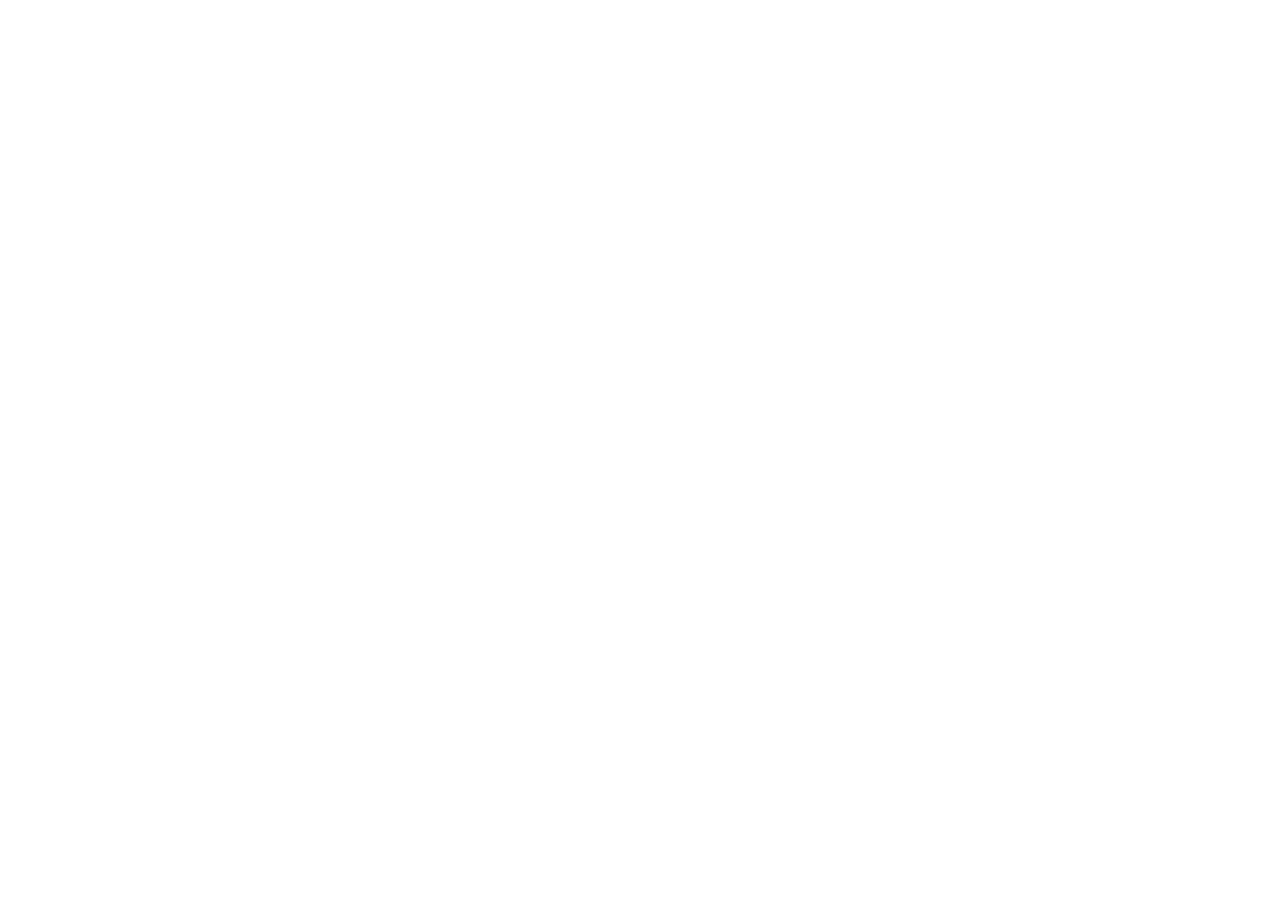
==== gallery.html @ 54c63ff5 "almost finished homepage, added 2 others" ====
<!DOCTYPE html>
<html lang="en">
<head>
    <meta charset="UTF-8">
    <meta name="viewport" content="width=device-width, initial-scale=1.0">
    <title>Craftsvilla</title>
</head>
<body>
    
</body>
</html>
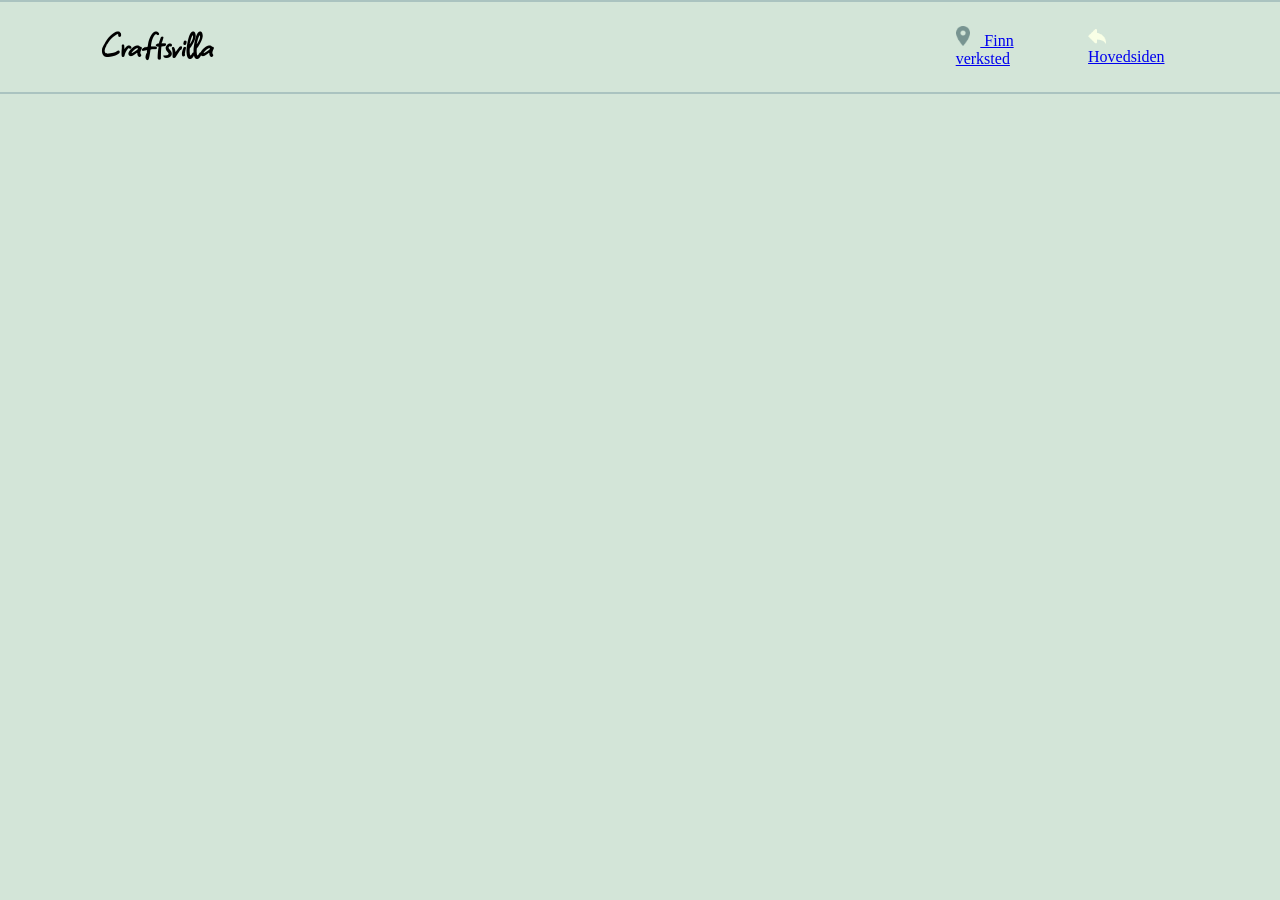
==== commit fdab9edc: "fylte ut mesteparten av bestillingssiden" ====
--- a/gallery.html
+++ b/gallery.html
@@ -1,11 +1,27 @@
 <!DOCTYPE html>
-<html lang="en">
+<html lang="no">
 <head>
     <meta charset="UTF-8">
     <meta name="viewport" content="width=device-width, initial-scale=1.0">
     <title>Craftsvilla</title>
+    <link rel="preconnect" href="https://fonts.googleapis.com">
+    <link rel="preconnect" href="https://fonts.gstatic.com" crossorigin>
+    <link href="https://fonts.googleapis.com/css2?family=Raleway+Dots&family=Raleway:wght@400;700&family=Square+Peg&family=Thasadith:wght@400;700&display=swap" rel="stylesheet">
+    <link rel="stylesheet" href="style.css">
 </head>
 <body>
-    
+    <nav>
+        <h4 title="Don't cry, craft!">Craftsvilla</h4>
+        <div class="nav-buttons">
+            <a href="order.html" class="nav-btn1">
+                <img src="img/pin.png" style="padding-right: 10px; height: 20px; width: auto;">
+                Finn verksted
+            </a>
+            <a href="index.html" class="nav-btn2">
+                <img src="img/returnArrowGreen.png" style="padding-right: 10px; height: 15px; width: auto;">
+                Hovedsiden
+            </a>
+        </div>
+    </nav>
 </body>
 </html>
--- a/style.css
+++ b/style.css
@@ -0,0 +1,210 @@
+/* ----------- fonts ----------- */
+.raleway-regular {
+  font-family: "Raleway", sans-serif;
+  font-optical-sizing: auto;
+  font-weight: 400;
+  font-style: normal;
+}
+.raleway-bold {
+  font-family: "Raleway", sans-serif;
+  font-optical-sizing: auto;
+  font-weight: 700;
+  font-style: normal;
+}
+.raleway-dots {
+  font-family: "Raleway Dots", sans-serif;
+  font-weight: 400;
+  font-style: normal;
+}
+.thasadith-regular {
+  font-family: "Thasadith", sans-serif;
+  font-weight: 400;
+  font-style: normal;
+}
+.thasadith-bold {
+  font-family: "Thasadith", sans-serif;
+  font-weight: 700;
+  font-style: normal;
+}
+.square-peg-regular {
+  font-family: "Square Peg", cursive;
+  font-weight: 400;
+  font-style: normal;
+}
+/* ----------- text ----------- */
+h4 {
+  font-family: "square peg";
+  font-size: 38px;
+  margin-left: 100px;
+}
+p#title {
+  font-family: "Raleway Dots";
+  font-size: 100px;
+  margin: 10px 0px 0px 0px;
+}
+p {
+  font-family: "Raleway";
+  font-size: 26px;
+  margin: 0px 0px 20px 0px;
+}
+p.cursive {
+  font-family: "Square Peg";
+  font-size: 48px;
+  color: #3A7199;
+}
+p.two {
+  margin-top: 15px;
+}
+li {
+  font-family: "Thasadith";
+  font-size: 26px;
+}
+p.info {
+  font-size: 22px;
+  font-family: "Thasadith";
+  font-weight: 700;
+  text-align: center;
+  color: #F9FFE6;
+  margin: 0;
+  text-shadow: 0px 3px 3px rgba(0, 0, 0, 0.25);
+}
+/* ----------- sectioning ----------- */
+body {
+  margin: 0;
+  padding: 0;
+  background-color: #D3E5D8;
+  width: 100%;
+  display: flex;
+  flex-direction: column;
+  align-items: center;
+}
+nav {
+  display: flex;
+  align-items: center;
+  justify-content: space-between;
+  padding: 0px 100px;
+  border: 2px solid;
+  border-color: #AAC3C0;
+  height: 90px;
+  width: 100vw;
+}
+.nav-buttons {
+  display: flex;
+  justify-content: space-between;
+  align-items: center;
+  gap: 15%;
+  padding: 0px 100px;
+}
+section {
+  /*margin: 0px 100px;*/
+  display: flex;
+  flex-direction: column;
+  height: 600px;
+}
+.title {
+  margin: 5px 100px 10px -75px;
+}
+.hero1 {
+  display: flex;
+  flex-direction: row;
+  justify-content: flex-start;
+  gap: 50px;
+  padding-right: 5px;
+  line-height: 60px;
+  align-items: center;
+}
+.hero1img {
+  width: 600px;
+  height: 300px;
+  overflow: hidden;
+  padding: 5px;
+}
+.hero1 img {
+  width: 100%;
+  height: 300px;
+  object-fit: cover;
+  object-position: 50% 90%;
+  border-radius: 50px;
+  border: 3px solid #F9FFE6;
+}
+.hero2 {
+  display: flex;
+  gap: 60px;
+  margin: 40px;
+  justify-content: center;
+}
+.infocard {
+  display: flex;
+  justify-content: center;
+  align-items: center;
+  width: 600px;
+  height: auto;
+  margin: 80px;
+  padding: 25px;
+  background-color: #789491;
+  border-radius: 5px;
+}
+.carouselTitle {
+  display: flex;
+  justify-content: center;
+  align-items: center;
+  gap: 10px;
+  height: 60px;
+}
+.carousel img {
+  width: 139px;
+  height: 31px;
+}
+/* ----------- buttons ----------- */
+button {
+  display: flex;
+  justify-content: center;
+  align-items: center;
+  position: relative;
+  top: 0;
+  left: 0;
+  background-color: #F9FFE6;
+  border: none;
+  border-radius: 30px;
+  font-family: "Raleway";
+  font-size: 20px;
+  height: 40px;
+  width: 230px;
+  color: #789491;
+  transition: box-shadow 0.1s ease-out;
+  transition: font-weight 0.1s ease-out;
+  transition: transform 0.05s ease-out;
+  transition: left 0.1s ease-out;
+}
+button:hover {
+  box-shadow: 1px 2px 3px #789491;
+  cursor: pointer;
+  font-weight: 700;
+  transform: skew(-5deg, 0deg);
+  position: 10px;
+  left: 3px;
+}
+button.nav-btn2 {
+  width: 170px;
+  background-color: #789491;
+  color: #F9FFE6;
+}
+button.nav-btn2:hover {
+  box-shadow: 1px 2px 3px #222d2c;
+}
+button.important-btn {
+  height: 60px;
+  width: 250px;
+  box-shadow: 1px 2px 3px #789491;
+  color: #000;
+  font-family: "Thasadith";
+  font-weight: 700;
+  font-size: 22px;
+  padding: 5px;
+  transition: transform 0.1s ease-in-out;
+}
+button.important-btn:hover {
+  background-color: #F9FFE6;
+  background: linear-gradient(0deg,rgba(248, 231, 236, 1) 0%, rgba(249, 255, 230, 1) 50%);
+  transform: scale(1.05);
+}
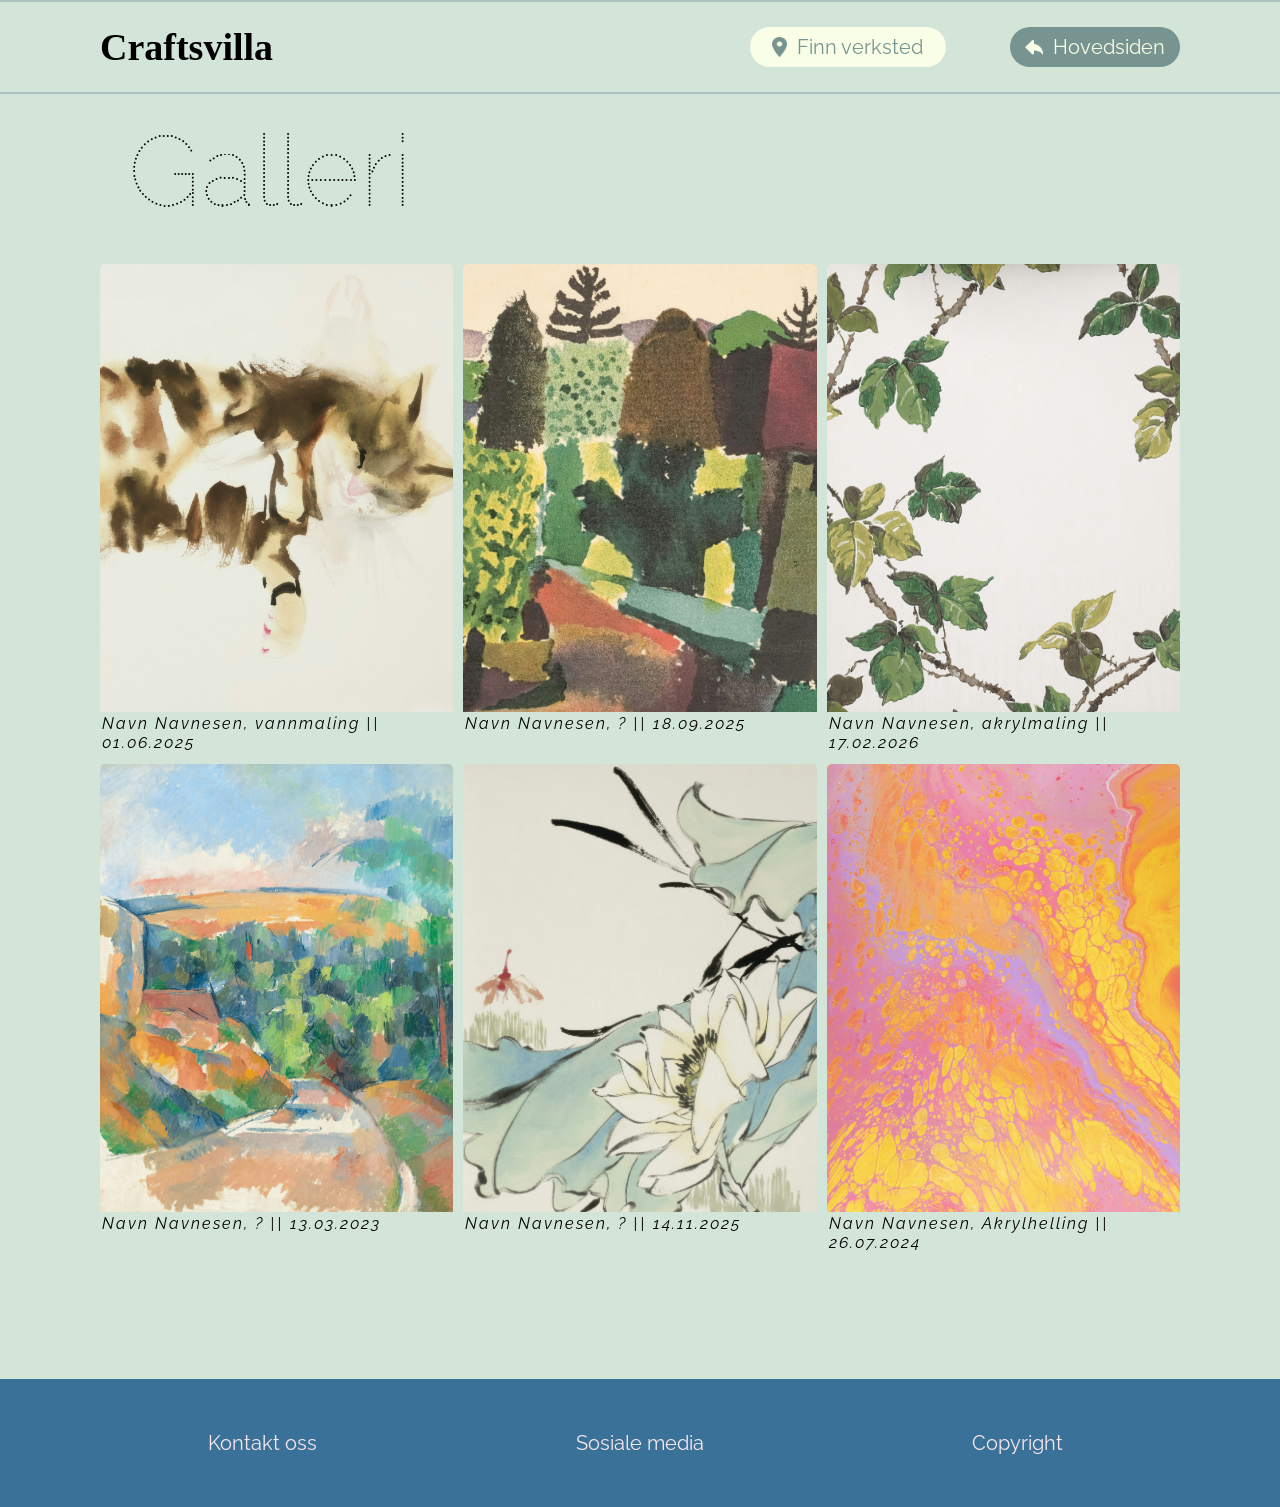
==== commit 165531f4: "last-minute finalisering" ====
--- a/gallery.html
+++ b/gallery.html
@@ -6,7 +6,7 @@
     <title>Craftsvilla</title>
     <link rel="preconnect" href="https://fonts.googleapis.com">
     <link rel="preconnect" href="https://fonts.gstatic.com" crossorigin>
-    <link href="https://fonts.googleapis.com/css2?family=Raleway+Dots&family=Raleway:wght@400;700&family=Square+Peg&family=Thasadith:wght@400;700&display=swap" rel="stylesheet">
+    <link href="https://fonts.googleapis.com/css2?family=Raleway+Dots&family=Raleway:wght@400;700&display=swap" rel="stylesheet">
     <link rel="stylesheet" href="style.css">
 </head>
 <body>
@@ -23,5 +23,41 @@
             </a>
         </div>
     </nav>
+    <section>
+        <div class="title">
+            <p id="title">Galleri</p>
+        </div>
+        <div class="gallery">
+            <div class="gallery-item">
+                <img src="img/waterCat.jpg" alt="Happy relazing cat in watercolor" class="focus-right">
+                <div class="caption"><em>Navn Navnesen, vannmaling || 01.06.2025</em></div>
+            </div>
+            <div class="gallery-item">
+                <img src="img/squareForest.jpg" alt="Abstract boxy forest painting">
+                <div class="caption"><em>Navn Navnesen, ? || 18.09.2025</em></div>
+            </div>
+            <div class="gallery-item">
+                <img src="img/leaves.jpg" alt="A painting of leaves on a white backdrop">
+                <div class="caption"><em>Navn Navnesen, akrylmaling || 17.02.2026</em></div>
+            </div>
+            <div class="gallery-item">
+                <img src="img/roundedSunnyHill.jpg" alt="Abstract perspective acrylic painting of a sunny day from the top of a, rocky hill looking down on the forest and road">
+                <div class="caption"><em>Navn Navnesen, ? || 13.03.2023</em></div>
+            </div>
+            <div class="gallery-item">
+                <img src="img/flower.jpg" alt="Loose and simple painting of flower and a dragonfly">
+                <div class="caption"><em>Navn Navnesen, ? || 14.11.2025</em></div>
+            </div>
+            <div class="gallery-item">
+                <img src="img/pawelPink.jpg" alt="The result of an acrylic pour with pink and yellow paints">
+                <div class="caption"><em>Navn Navnesen, Akrylhelling || 26.07.2024</em></div>
+            </div>
+        </div>
+    </section>
+    <footer>
+        <a href="" class="footer-btns">Kontakt oss</a>
+        <a href="" class="footer-btns">Sosiale media</a>
+        <a href="" class="footer-btns">Copyright</a>
+    </footer>
 </body>
 </html>
--- a/style.css
+++ b/style.css
@@ -1,4 +1,4 @@
-/* ----------- fonts ----------- */
+/* ----------- FONTS ----------- */
 .raleway-regular {
   font-family: "Raleway", sans-serif;
   font-optical-sizing: auto;
@@ -31,12 +31,17 @@
   font-weight: 400;
   font-style: normal;
 }
-/* ----------- text ----------- */
+/* ----------- TEXT ----------- */
 h4 {
   font-family: "square peg";
   font-size: 38px;
   margin-left: 100px;
 }
+h1 {
+  font-family: "Raleway";
+  font-weight: 700;
+  margin-bottom: 20px;
+}
 p#title {
   font-family: "Raleway Dots";
   font-size: 100px;
@@ -44,7 +49,7 @@
 }
 p {
   font-family: "Raleway";
-  font-size: 26px;
+  font-size: 24px;
   margin: 0px 0px 20px 0px;
 }
 p.cursive {
@@ -68,7 +73,15 @@
   margin: 0;
   text-shadow: 0px 3px 3px rgba(0, 0, 0, 0.25);
 }
-/* ----------- sectioning ----------- */
+p.boxText {
+  font-size: 44px;
+  font-weight: 700;
+}
+.infoSectionText p {
+  font-family: "Thasadith";
+  line-height: 1.6;
+}
+/* ----------- SECTIONING ----------- */
 body {
   margin: 0;
   padding: 0;
@@ -96,67 +109,148 @@
   padding: 0px 100px;
 }
 section {
-  /*margin: 0px 100px;*/
   display: flex;
   flex-direction: column;
-  height: 600px;
+  width: 100vw;
 }
 .title {
-  margin: 5px 100px 10px -75px;
+  margin: 10px 0 10px 10vw;
 }
 .hero1 {
   display: flex;
   flex-direction: row;
-  justify-content: flex-start;
-  gap: 50px;
+  justify-content: center;
+  width: 85vw;
+  height: 30vw;
   padding-right: 5px;
+  margin: 20px;
   line-height: 60px;
   align-items: center;
-}
-.hero1img {
-  width: 600px;
-  height: 300px;
-  overflow: hidden;
-  padding: 5px;
+  margin: auto;
+  gap: 20px;
 }
 .hero1 img {
-  width: 100%;
-  height: 300px;
+  width: 50vw;
+  height: 25vw;
   object-fit: cover;
   object-position: 50% 90%;
   border-radius: 50px;
-  border: 3px solid #F9FFE6;
+  border: 0.3vw solid #F9FFE6;
 }
 .hero2 {
   display: flex;
   gap: 60px;
-  margin: 40px;
-  justify-content: center;
+  margin: auto;
+  justify-content: center;
+}
+article {
+  display: flex;
+  flex-direction: column;
+  align-items: center;
+  width: 100vw;
+  background: #8BC1E7;
+  background: linear-gradient(0deg, rgba(139, 193, 231, 1) 0%, rgba(211, 229, 216, 1) 90%);
+  margin-top: 50px;
 }
 .infocard {
-  display: flex;
-  justify-content: center;
-  align-items: center;
+  text-align: center;
   width: 600px;
   height: auto;
-  margin: 80px;
   padding: 25px;
   background-color: #789491;
   border-radius: 5px;
 }
-.carouselTitle {
+.explore-txt {
   display: flex;
   justify-content: center;
   align-items: center;
   gap: 10px;
   height: 60px;
-}
-.carousel img {
-  width: 139px;
-  height: 31px;
-}
-/* ----------- buttons ----------- */
-button {
+  margin: 50px;
+}
+.explore {
+  display: flex;
+  gap: 50px;
+  margin-bottom: 50px;
+}
+.exploreFrame {
+  display: flex;
+  align-items: center;
+  gap: 10px;
+  margin-top: 10px;
+}
+.box {
+  background-color: #1e1e1e;
+  color: rgba(0, 0, 0, 0);
+  width: 25vw;
+  height: 15vw;
+  display: flex;
+  justify-content: center;
+  align-items: center;
+  border-radius: 5px;
+  border: 0.2vw solid #F9FFE6;;
+  transition: background-color 0.2s ease, color 0.2s ease;
+}
+.box:hover {
+  background-color: rgba(255, 255, 255, 0.7);
+  color: rgba(0, 0, 0, 1);
+}
+.box1 {
+  background-image: url(img/clayCanvas2.jpg);
+  background-blend-mode: screen;
+  background-size: cover;
+  background-repeat: no-repeat;
+  background-position: center;
+}
+.box2 {
+  background-image: url(img/woodCarving.jpg);
+  background-blend-mode: screen;
+  background-size: cover;
+  background-repeat: no-repeat;
+  background-position: center;
+}
+.last2sections {
+  background: linear-gradient(0deg, #d3e5d8 0%, #f0f7ef 100%);
+}
+.infoSection1 {
+  display: flex;
+  align-items: center;
+  justify-content: center;
+  gap: 5vw;
+  padding: 50px 12vw 0px 50px;
+  width: 100vw;
+  min-height: 400px;
+}
+.infoSection2 {
+  display: flex;
+  align-items: center;
+  justify-content: center;
+  gap: 5vw;
+  padding: 0px 50px 50px 12vw;
+  width: 100vw;
+  min-height: 400px;
+}
+.infoSectionText {
+  max-width: 550px;
+}
+.circle img {
+  width: 280px;
+  height: 280px;
+  object-fit: cover;
+  border-radius: 50%;
+  box-shadow: 0 3px 8px rgba(0, 0, 0, 0.2);
+}
+footer {
+  background-color: #3A7199;
+  width: 100vw;
+  height: 10vw;
+  display: flex;
+  align-items: center;
+  justify-content: center;
+  justify-content: space-evenly;
+}
+/* ----------- BUTTONS ----------- */
+a {
   display: flex;
   justify-content: center;
   align-items: center;
@@ -171,12 +265,13 @@
   height: 40px;
   width: 230px;
   color: #789491;
+  text-decoration: none;
   transition: box-shadow 0.1s ease-out;
   transition: font-weight 0.1s ease-out;
   transition: transform 0.05s ease-out;
   transition: left 0.1s ease-out;
 }
-button:hover {
+a:hover {
   box-shadow: 1px 2px 3px #789491;
   cursor: pointer;
   font-weight: 700;
@@ -184,15 +279,15 @@
   position: 10px;
   left: 3px;
 }
-button.nav-btn2 {
-  width: 170px;
+a.nav-btn2 {
+  width: 10em;
   background-color: #789491;
   color: #F9FFE6;
 }
-button.nav-btn2:hover {
+a.nav-btn2:hover {
   box-shadow: 1px 2px 3px #222d2c;
 }
-button.important-btn {
+a.important-btn {
   height: 60px;
   width: 250px;
   box-shadow: 1px 2px 3px #789491;
@@ -201,10 +296,49 @@
   font-weight: 700;
   font-size: 22px;
   padding: 5px;
-  transition: transform 0.1s ease-in-out;
-}
-button.important-btn:hover {
+  transition: transform 0.2s ease-out;
+}
+a.important-btn:hover {
   background-color: #F9FFE6;
   background: linear-gradient(0deg,rgba(248, 231, 236, 1) 0%, rgba(249, 255, 230, 1) 50%);
   transform: scale(1.05);
+}
+a.footer-btns {
+  color: #F8E7EC;
+  background-color: #3A7199;
+}
+a.footer-btns:hover {
+  box-shadow: none;
+  font-weight: 400;
+}
+/* ----------- GALLERY PAGE ----------- */
+.gallery {
+  display: grid;
+  grid-template-columns: repeat(3, 1fr);
+  gap: 10px;
+  padding: 2vw 100px;
+  margin-bottom: 100px;
+}
+.gallery-item {
+  overflow: hidden;
+  border-radius: 5px;
+}
+.gallery-item img {
+  display: block;
+  width: 100%;
+  height: 35vw;
+  object-fit: cover;
+  cursor: pointer;
+  transition: transform 0.2s ease;
+}
+.gallery-item img:hover {
+  transform: scale(1.09);
+}
+img.focus-right {
+  object-position: 95% 50%;
+}
+.caption {
+  font-family: "Raleway";
+  letter-spacing: 2px;
+  margin: 2px;
 }
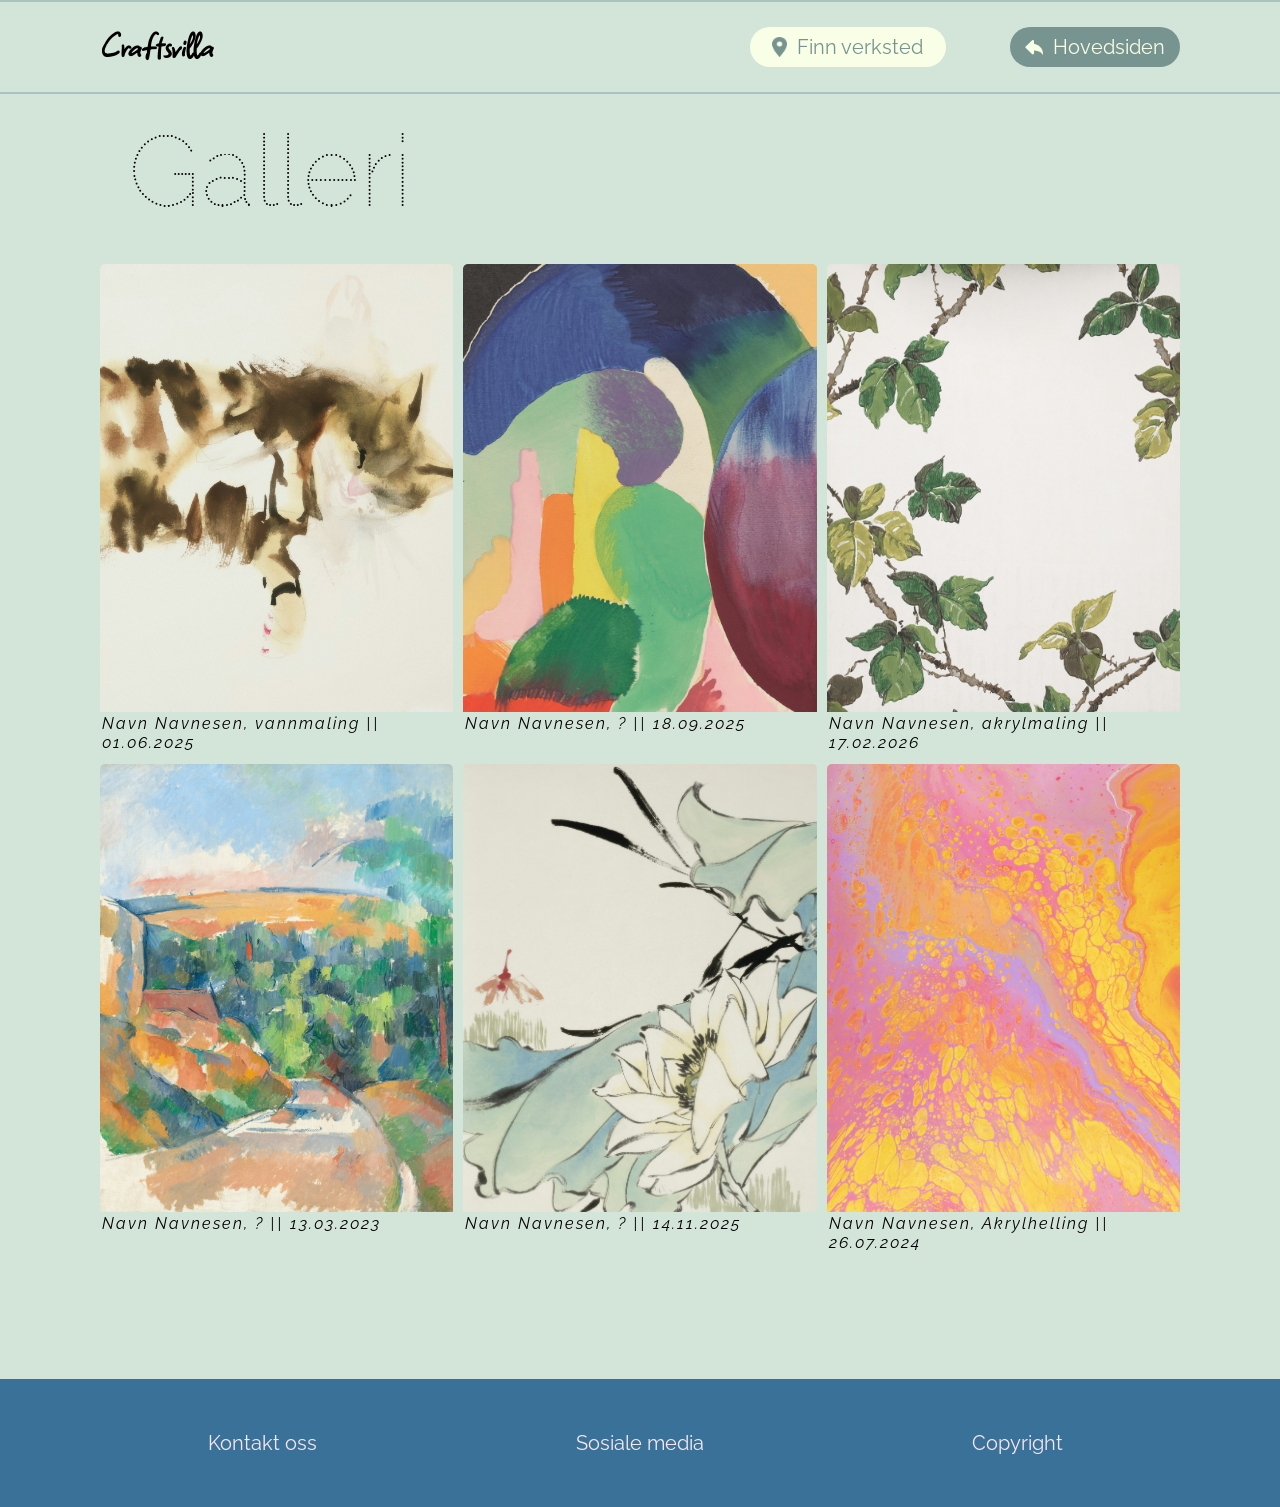
==== commit 86d8b58b: "last fix" ====
--- a/gallery.html
+++ b/gallery.html
@@ -6,7 +6,7 @@
     <title>Craftsvilla</title>
     <link rel="preconnect" href="https://fonts.googleapis.com">
     <link rel="preconnect" href="https://fonts.gstatic.com" crossorigin>
-    <link href="https://fonts.googleapis.com/css2?family=Raleway+Dots&family=Raleway:wght@400;700&display=swap" rel="stylesheet">
+    <link href="https://fonts.googleapis.com/css2?family=Raleway+Dots&family=Raleway:wght@400;700&family=Square+Peg&display=swap" rel="stylesheet">
     <link rel="stylesheet" href="style.css">
 </head>
 <body>
@@ -33,7 +33,7 @@
                 <div class="caption"><em>Navn Navnesen, vannmaling || 01.06.2025</em></div>
             </div>
             <div class="gallery-item">
-                <img src="img/squareForest.jpg" alt="Abstract boxy forest painting">
+                <img src="img/abstractOrganicVertical.jpg" alt="Abstract playful colors">
                 <div class="caption"><em>Navn Navnesen, ? || 18.09.2025</em></div>
             </div>
             <div class="gallery-item">
--- a/style.css
+++ b/style.css
@@ -149,7 +149,7 @@
   align-items: center;
   width: 100vw;
   background: #8BC1E7;
-  background: linear-gradient(0deg, rgba(139, 193, 231, 1) 0%, rgba(211, 229, 216, 1) 90%);
+  background: linear-gradient(0deg, rgba(139, 193, 231, 1) 0%, rgba(211, 229, 216, 1) 50%);
   margin-top: 50px;
 }
 .infocard {
